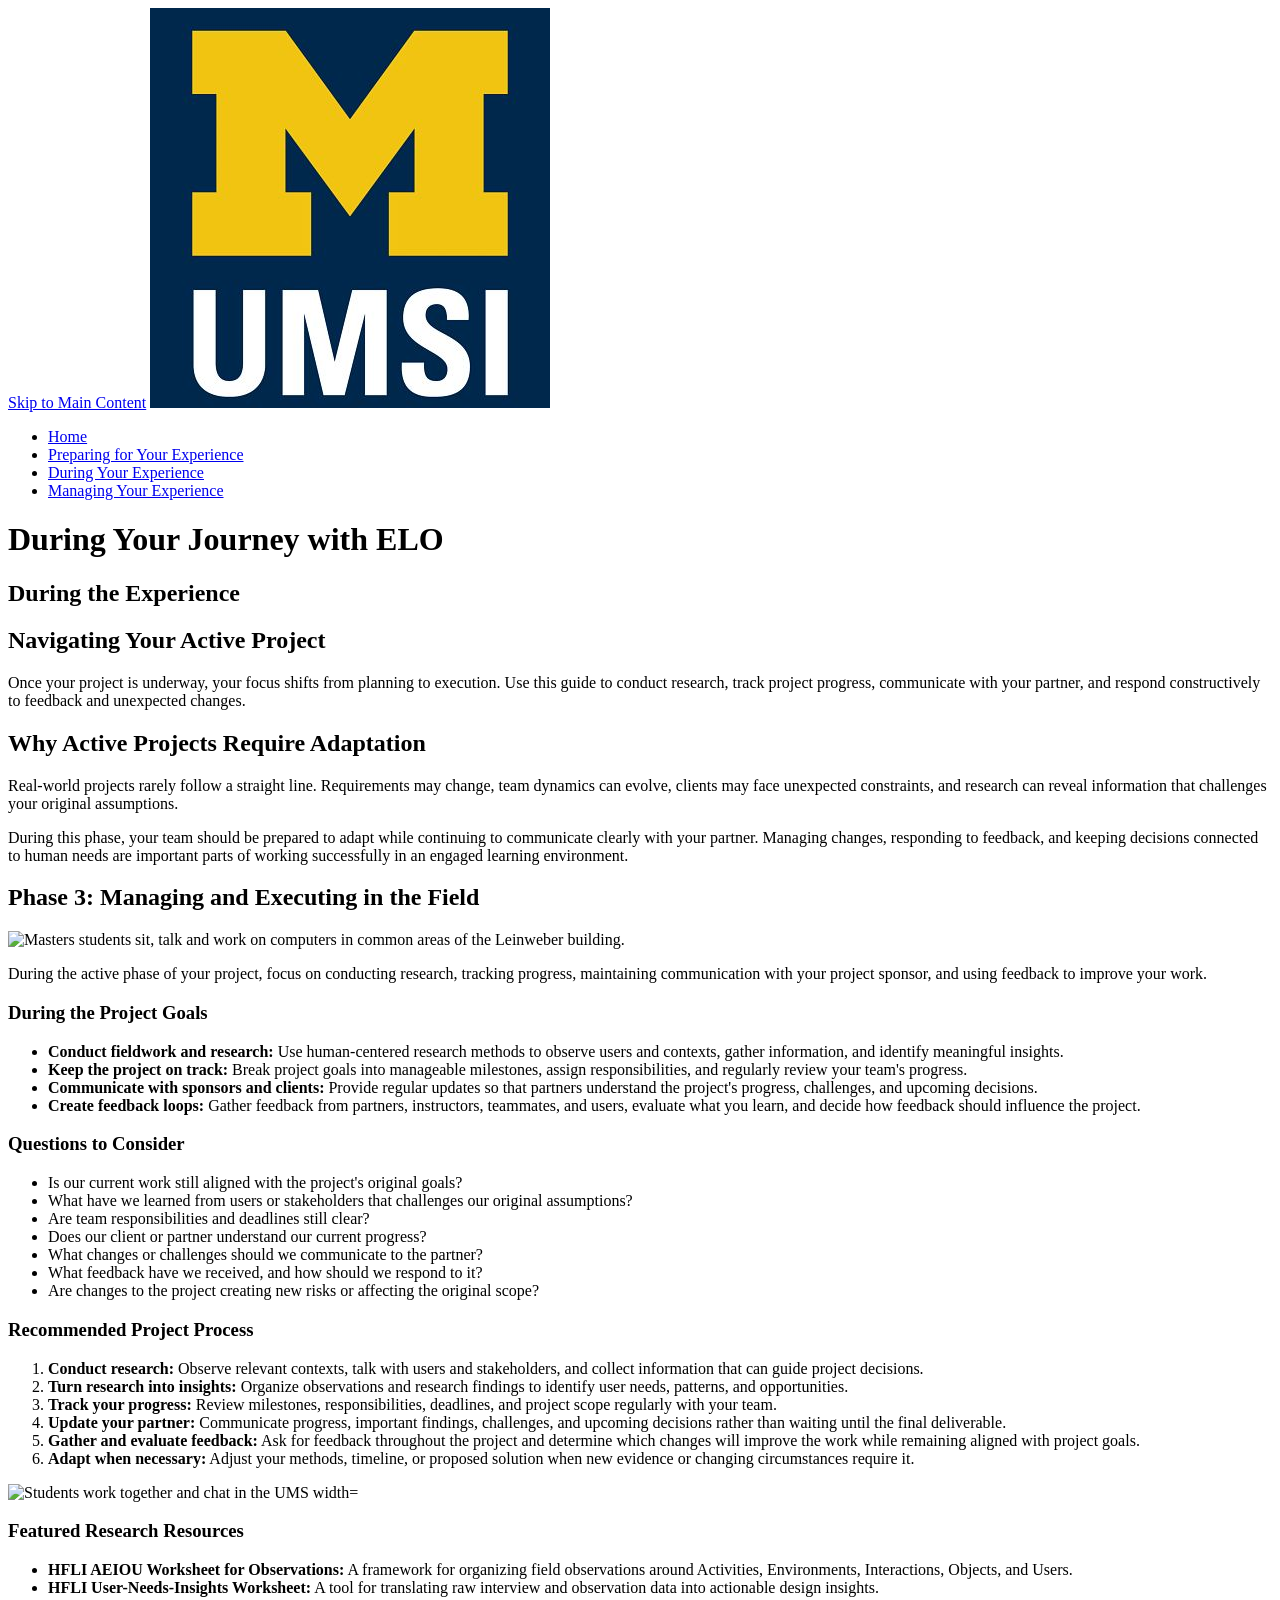
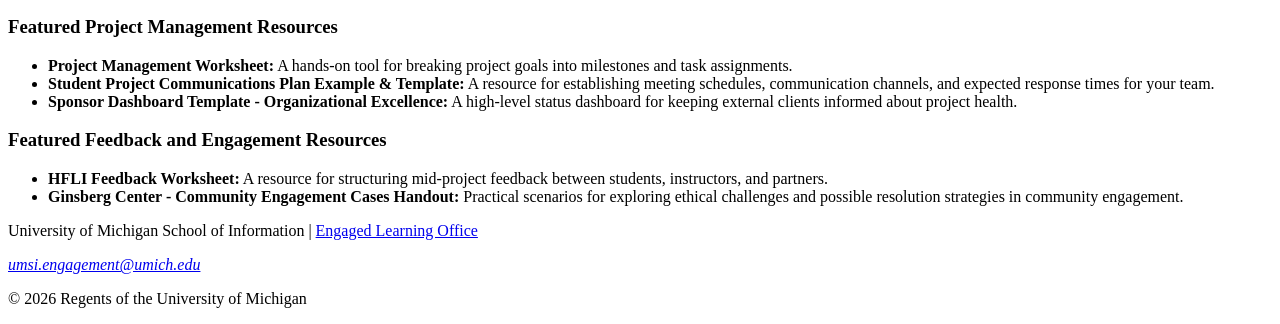
==== during.html @ f800ad58 "Add files via upload" ====
<!DOCTYPE html>
<html lang="en">
<head>
    <meta charset="UTF-8">
    <meta name="viewport" content="width=device-width, initial-scale=1.0">
    <title>Document</title>
</head>
<body>

    <header>

  <a href = "#main">Skip to Main Content</a>
        <img src="images/UMSI_signature_vertical_informal_solidblue.jpg" alt="UMSI Logo">
        <nav>
            <ul>
                <li><a href = "index.html">Home</a></li>
                <li><a href = "prep.html">Preparing for Your Experience</a></li>
                <li><a href = "during.html">During Your Experience</a></li>
                <li><a href = "ending.html">Managing Your Experience </a></li>
            </ul>
        </nav>
    <h1>During Your Journey with ELO</h1>
  </header>
  <main id="main">

  <section>
    <h1>During the Experience</h1>
    <h2>Navigating Your Active Project</h2>

    <p>
      Once your project is underway, your focus shifts from planning to execution.
      Use this guide to conduct research, track project progress, communicate with
      your partner, and respond constructively to feedback and unexpected changes.
    </p>
  </section>


  <section>
    <h2>Why Active Projects Require Adaptation</h2>

    <p>
      Real-world projects rarely follow a straight line. Requirements may change,
      team dynamics can evolve, clients may face unexpected constraints, and
      research can reveal information that challenges your original assumptions.
    </p>

    <p>
      During this phase, your team should be prepared to adapt while continuing
      to communicate clearly with your partner. Managing changes, responding to
      feedback, and keeping decisions connected to human needs are important parts
      of working successfully in an engaged learning environment.
    </p>
  </section>


  <section>
    <h2>Phase 3: Managing and Executing in the Field</h2>

    <image src= "images/UMSI_ViewbookMSI2026_31.jpg" width="600" height="400" alt = "Masters students sit, talk and work on computers in common areas of the Leinweber building."></image>

    <p>
      During the active phase of your project, focus on conducting research,
      tracking progress, maintaining communication with your project sponsor,
      and using feedback to improve your work.
    </p>


    <article>
      <h3>During the Project Goals</h3>

      <ul>
        <li>
          <strong>Conduct fieldwork and research:</strong>
          Use human-centered research methods to observe users and contexts,
          gather information, and identify meaningful insights.
        </li>

        <li>
          <strong>Keep the project on track:</strong>
          Break project goals into manageable milestones, assign responsibilities,
          and regularly review your team's progress.
        </li>

        <li>
          <strong>Communicate with sponsors and clients:</strong>
          Provide regular updates so that partners understand the project's
          progress, challenges, and upcoming decisions.
        </li>

        <li>
          <strong>Create feedback loops:</strong>
          Gather feedback from partners, instructors, teammates, and users,
          evaluate what you learn, and decide how feedback should influence
          the project.
        </li>
      </ul>
    </article>


    <article>
      <h3>Questions to Consider</h3>

      <ul>
        <li>Is our current work still aligned with the project's original goals?</li>

        <li>What have we learned from users or stakeholders that challenges our original assumptions?</li>

        <li>Are team responsibilities and deadlines still clear?</li>

        <li>Does our client or partner understand our current progress?</li>

        <li>What changes or challenges should we communicate to the partner?</li>

        <li>What feedback have we received, and how should we respond to it?</li>

        <li>Are changes to the project creating new risks or affecting the original scope?</li>
      </ul>
    </article>


    <article>
      <h3>Recommended Project Process</h3>

      <ol>
        <li>
          <strong>Conduct research:</strong>
          Observe relevant contexts, talk with users and stakeholders,
          and collect information that can guide project decisions.
        </li>

        <li>
          <strong>Turn research into insights:</strong>
          Organize observations and research findings to identify user
          needs, patterns, and opportunities.
        </li>

        <li>
          <strong>Track your progress:</strong>
          Review milestones, responsibilities, deadlines, and project
          scope regularly with your team.
        </li>

        <li>
          <strong>Update your partner:</strong>
          Communicate progress, important findings, challenges, and
          upcoming decisions rather than waiting until the final deliverable.
        </li>

        <li>
          <strong>Gather and evaluate feedback:</strong>
          Ask for feedback throughout the project and determine which
          changes will improve the work while remaining aligned with
          project goals.
        </li>

        <li>
          <strong>Adapt when necessary:</strong>
          Adjust your methods, timeline, or proposed solution when new
          evidence or changing circumstances require it.
        </li>
      </ol>
    </article>
   
   <image src= "UMSI_ViewbookBSI2026_31.jpg" alt = "Students work together and chat in the UMS width="600" height="400"></image>

    <article>
      <h3>Featured Research Resources</h3>

      <ul>
        <li>
          <strong>HFLI AEIOU Worksheet for Observations:</strong>
          A framework for organizing field observations around Activities,
          Environments, Interactions, Objects, and Users.
        </li>

        <li>
          <strong>HFLI User-Needs-Insights Worksheet:</strong>
          A tool for translating raw interview and observation data into
          actionable design insights.
        </li>
      </ul>
    </article>


    <article>
      <h3>Featured Project Management Resources</h3>

      <ul>
        <li>
          <strong>Project Management Worksheet:</strong>
          A hands-on tool for breaking project goals into milestones
          and task assignments.
        </li>

        <li>
          <strong>Student Project Communications Plan Example &amp; Template:</strong>
          A resource for establishing meeting schedules, communication
          channels, and expected response times for your team.
        </li>

        <li>
          <strong>Sponsor Dashboard Template - Organizational Excellence:</strong>
          A high-level status dashboard for keeping external clients
          informed about project health.
        </li>
      </ul>
    </article>


    <article>
      <h3>Featured Feedback and Engagement Resources</h3>

      <ul>
        <li>
          <strong>HFLI Feedback Worksheet:</strong>
          A resource for structuring mid-project feedback between
          students, instructors, and partners.
        </li>

        <li>
          <strong>Ginsberg Center - Community Engagement Cases Handout:</strong>
          Practical scenarios for exploring ethical challenges and
          possible resolution strategies in community engagement.
        </li>
      </ul>
    </article>

  </section>

</main>
<footer>
        <p>University of Michigan School of Information | <a href="https://www.si.umich.edu/programs/engaged-learning/about-engaged-learning-office">Engaged Learning Office </a></p>
      <address>
        <a href="mailto:umsi.engagement@umich.edu">umsi.engagement@umich.edu</a>
      </address>
      <p>&copy; 2026 Regents of the University of Michigan</p>
    
    
 </footer>
 
</html>
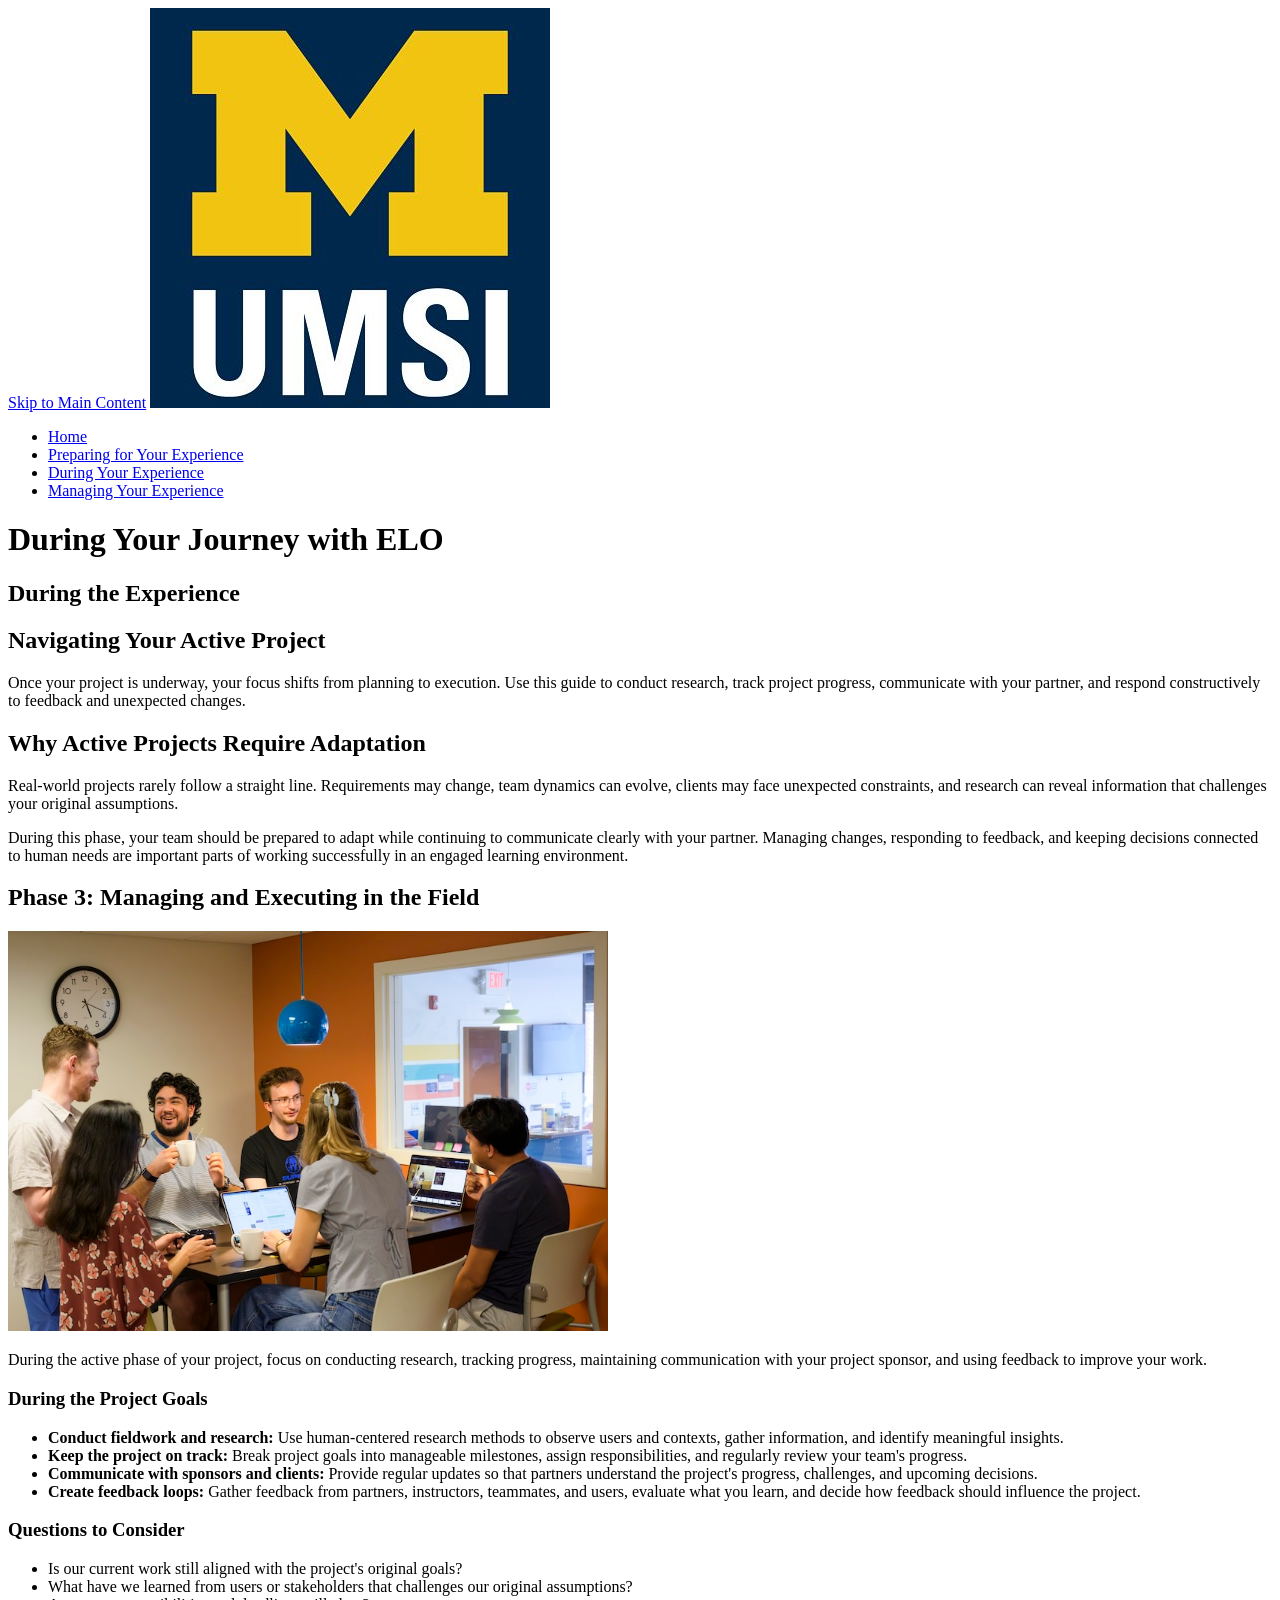
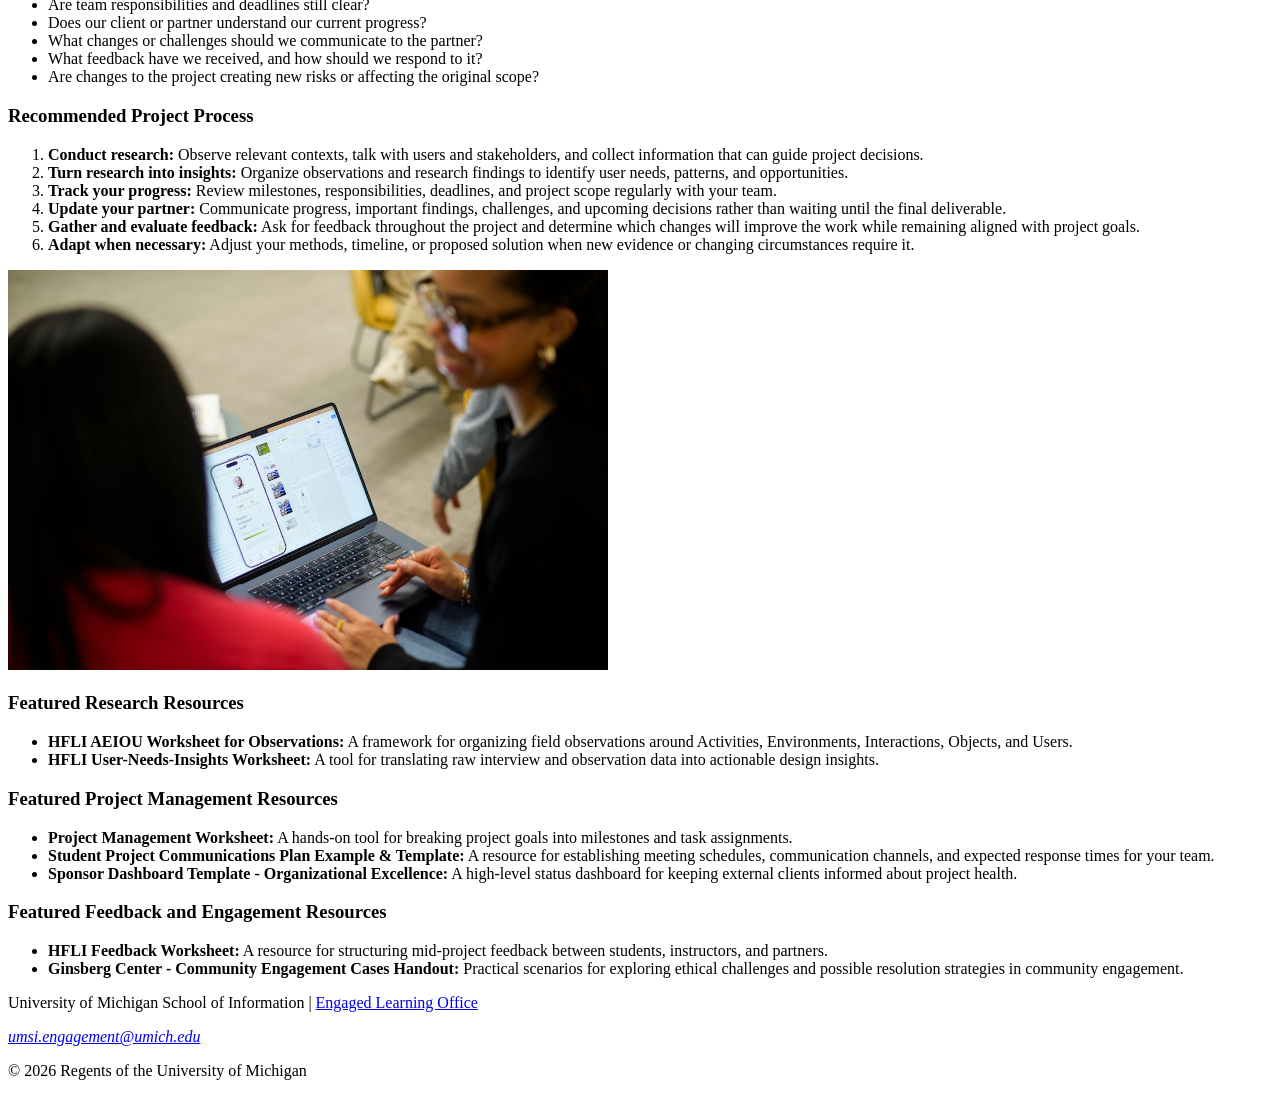
==== commit 45914291: "Add files via upload" ====
--- a/during.html
+++ b/during.html
@@ -56,7 +56,7 @@
   <section>
     <h2>Phase 3: Managing and Executing in the Field</h2>
 
-    <image src= "images/UMSI_ViewbookMSI2026_31.jpg" width="600" height="400" alt = "Masters students sit, talk and work on computers in common areas of the Leinweber building."></image>
+    <img src= "images/UMSI_ViewbookBSI2026_31.jpg" width="600" height="400" alt = "Masters students sit, talk and work on computers in common areas of the Leinweber building.">
 
     <p>
       During the active phase of your project, focus on conducting research,
@@ -161,7 +161,7 @@
       </ol>
     </article>
    
-   <image src= "UMSI_ViewbookBSI2026_31.jpg" alt = "Students work together and chat in the UMS width="600" height="400"></image>
+   <img src= "images/UMSI_ViewbookMSI2026_26.jpg" width="600" height="400" alt = "Students work together and chat in the UMSI Central student lounge.">
 
     <article>
       <h3>Featured Research Resources</h3>
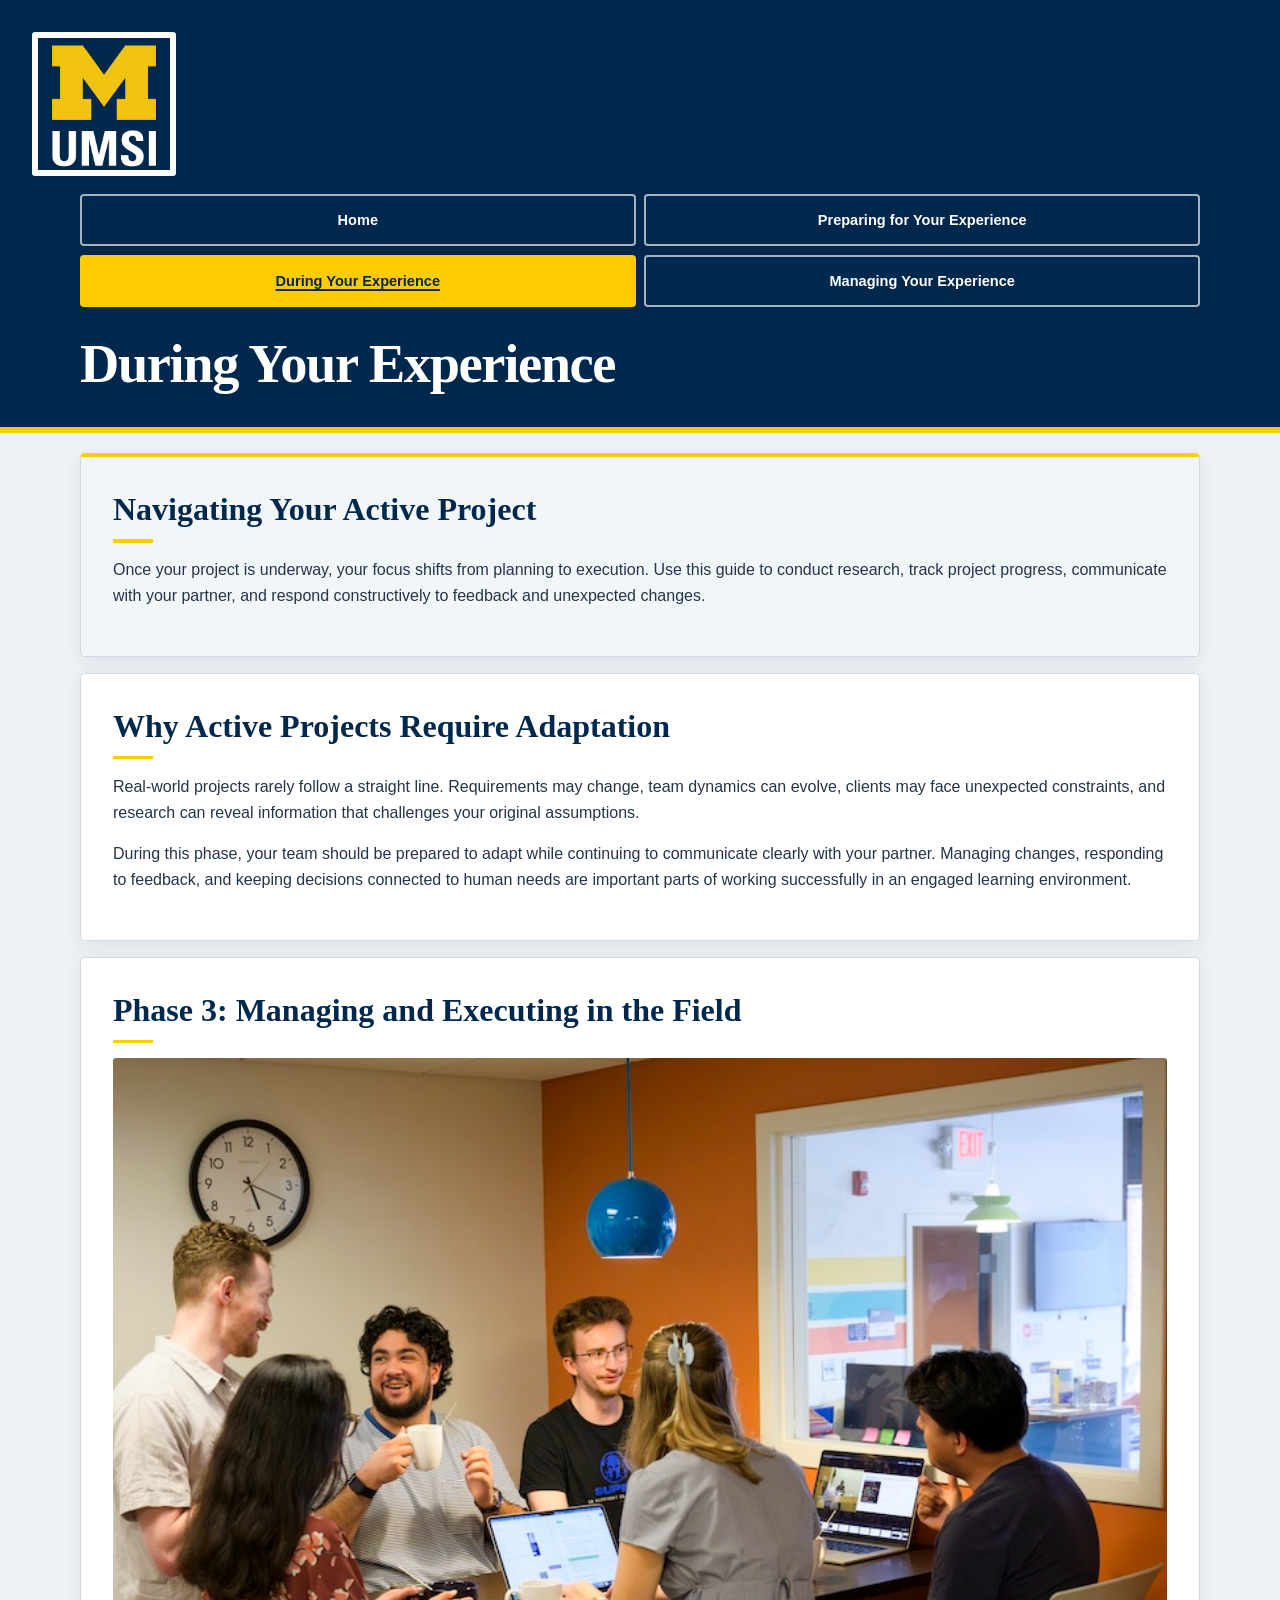
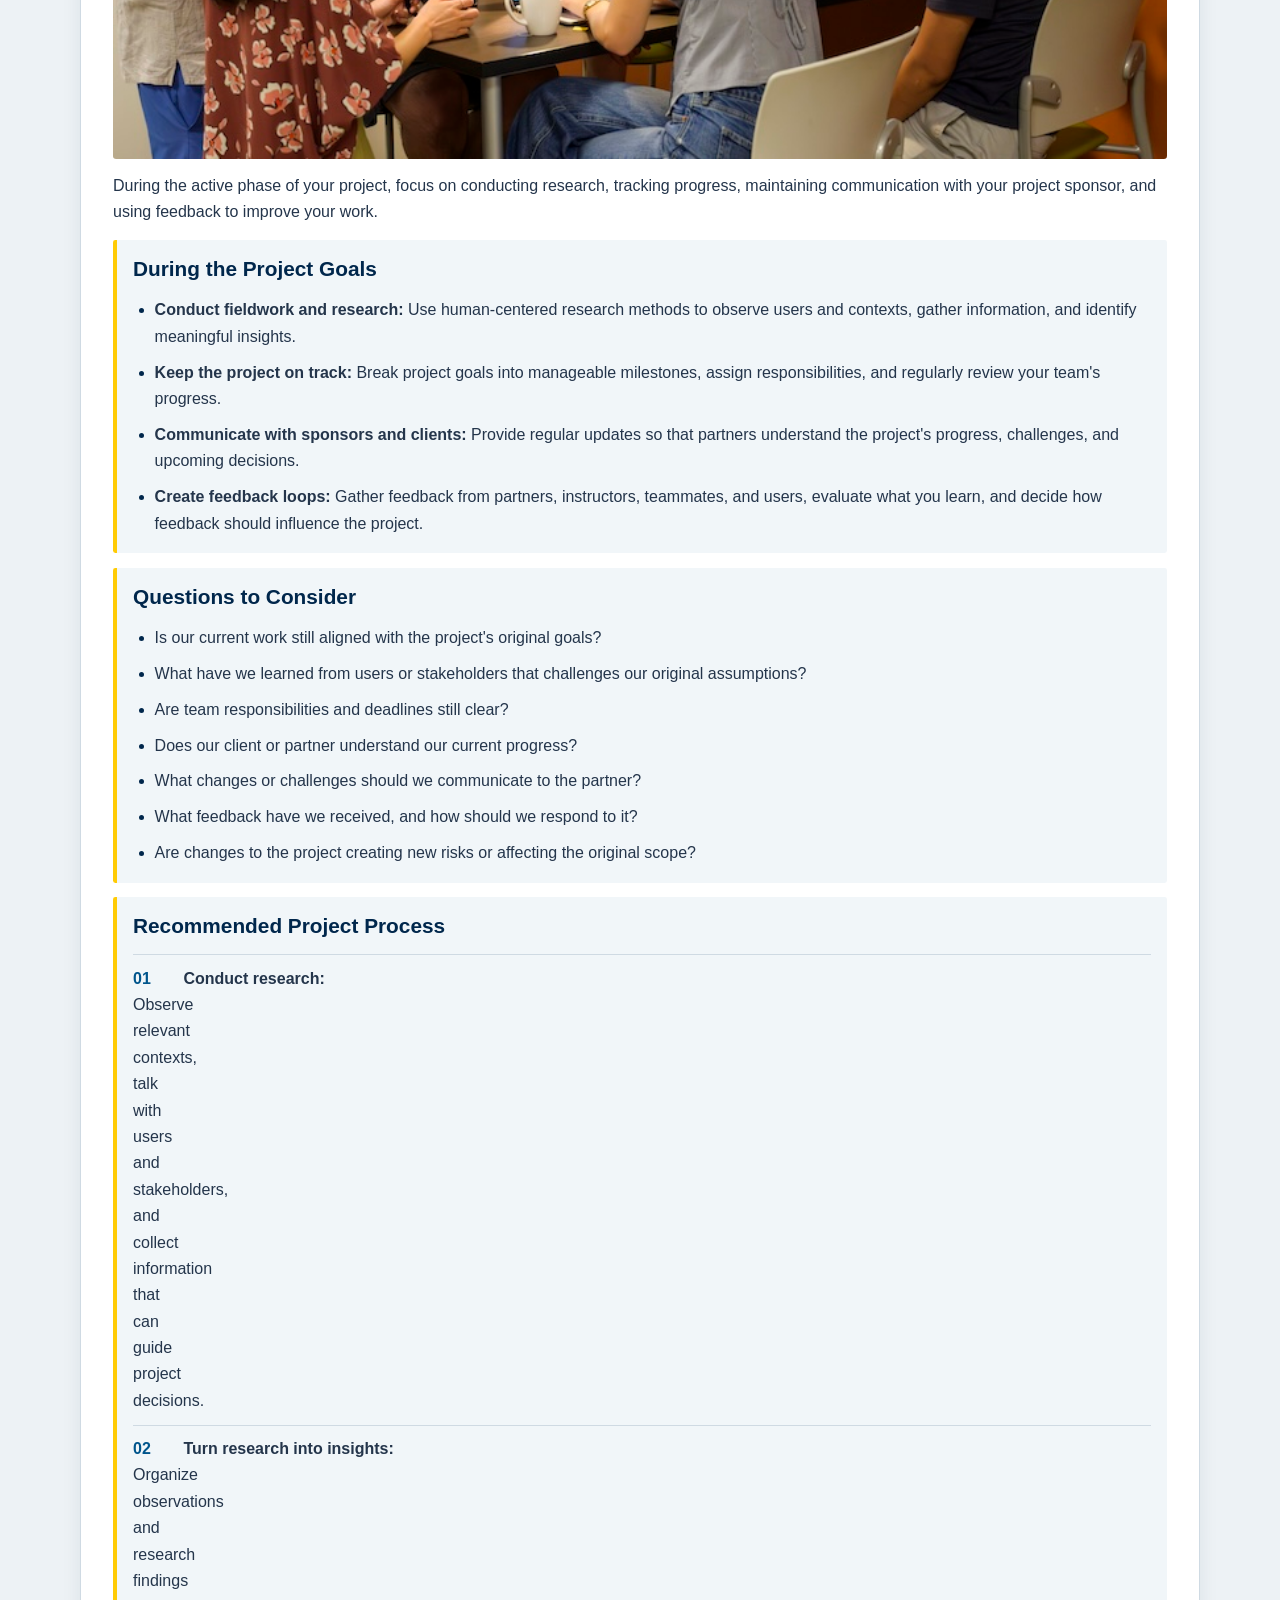
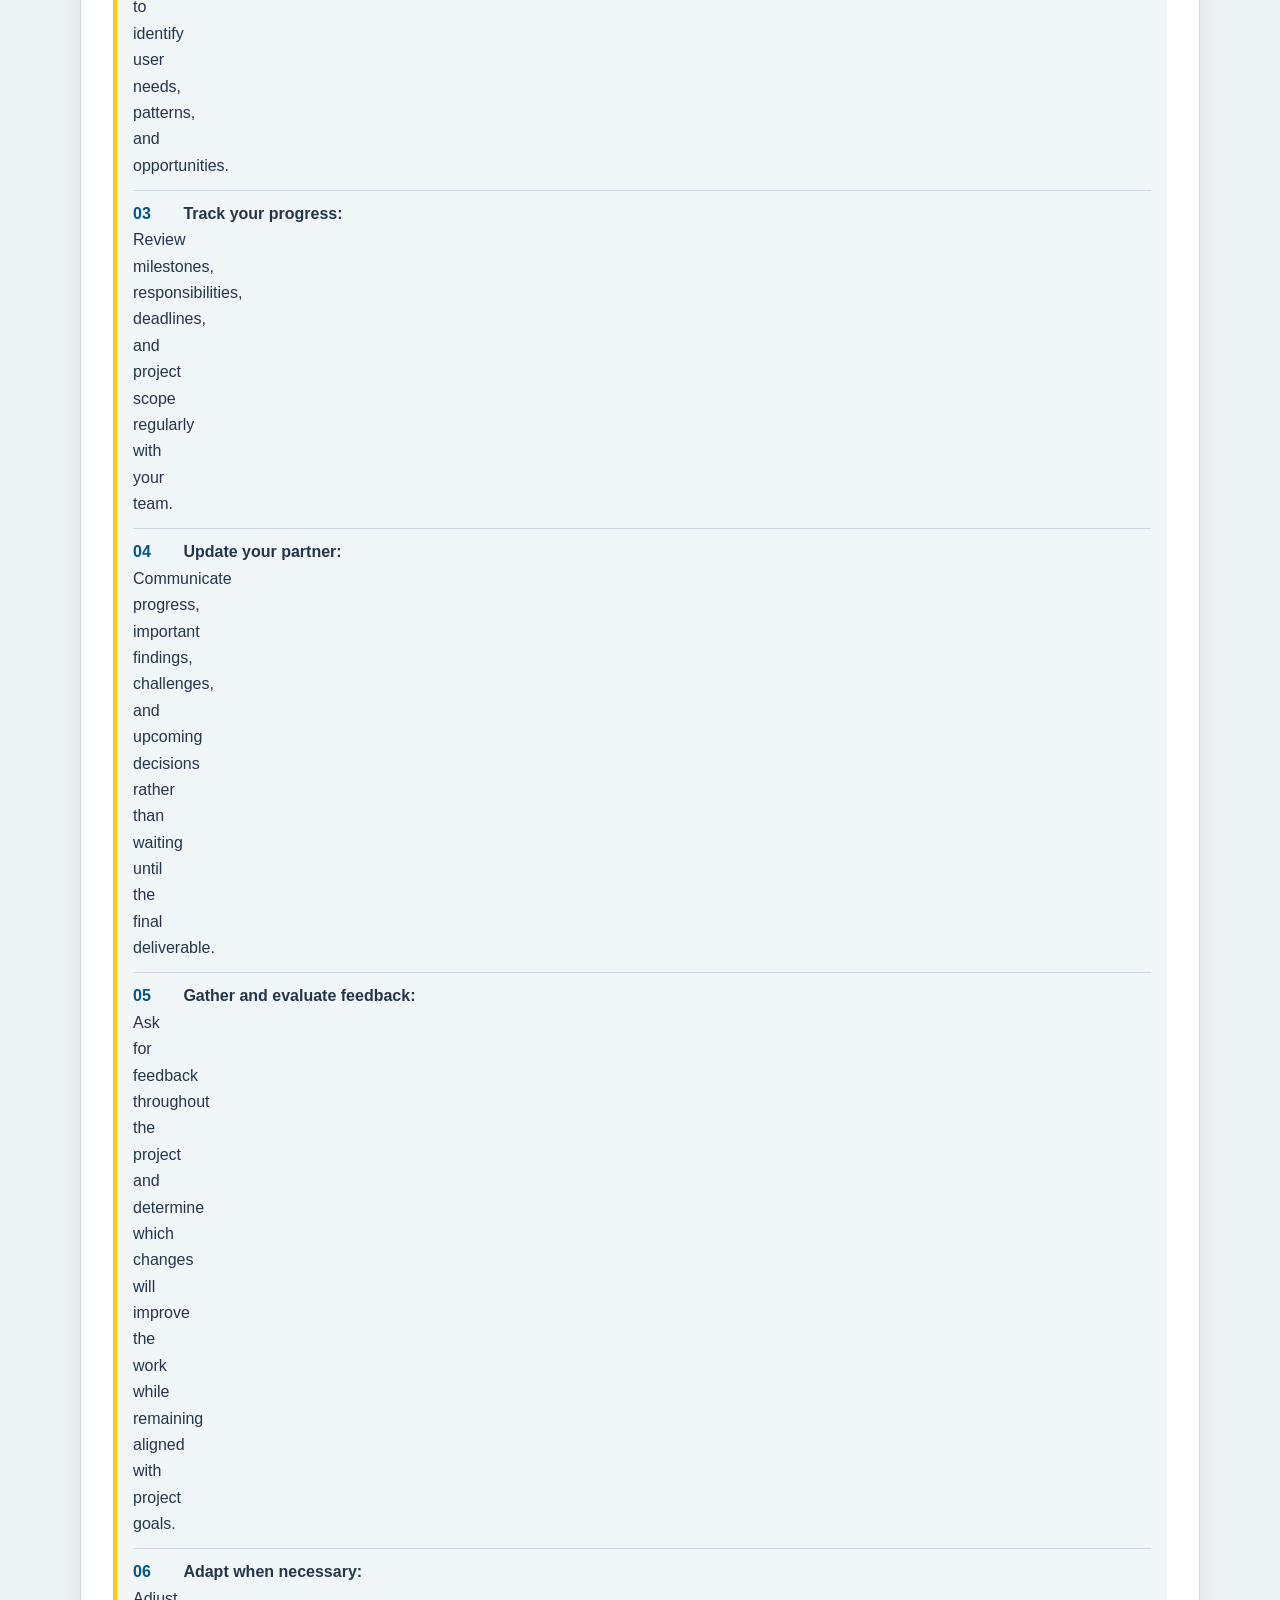
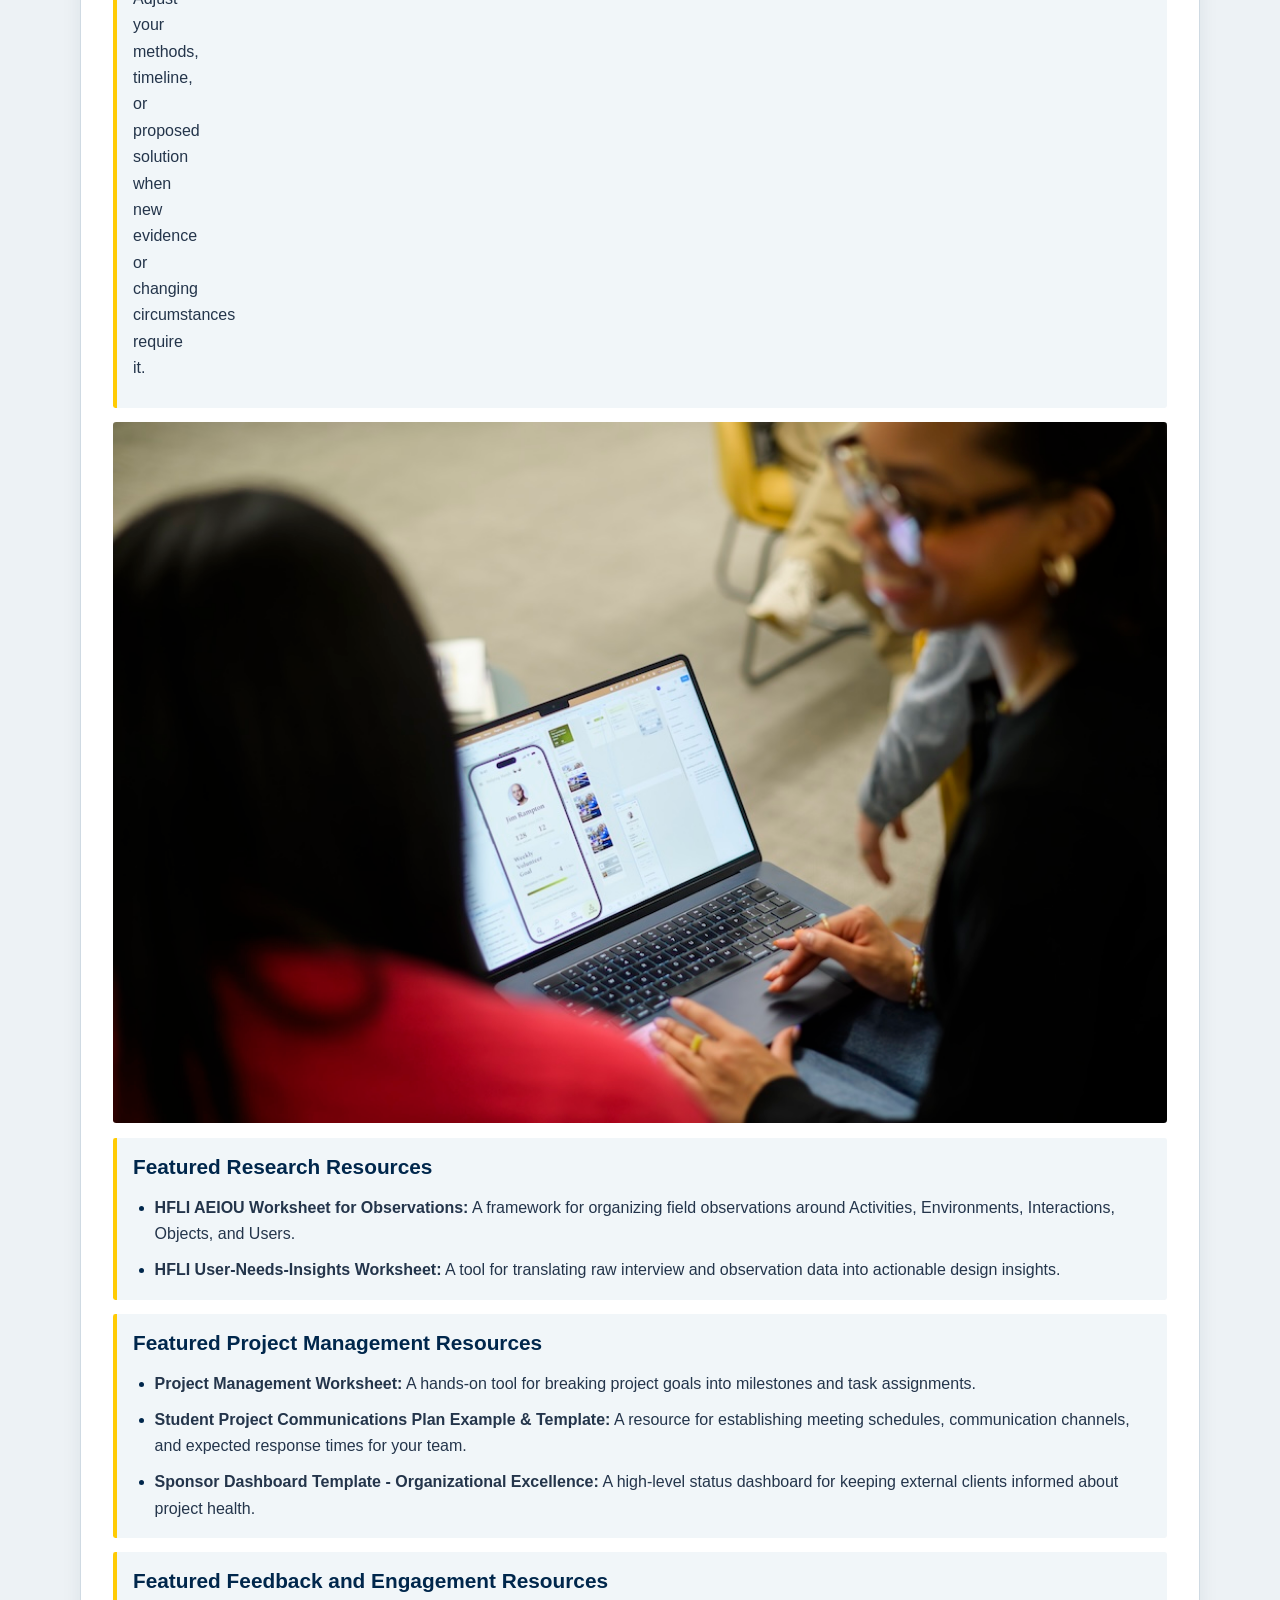
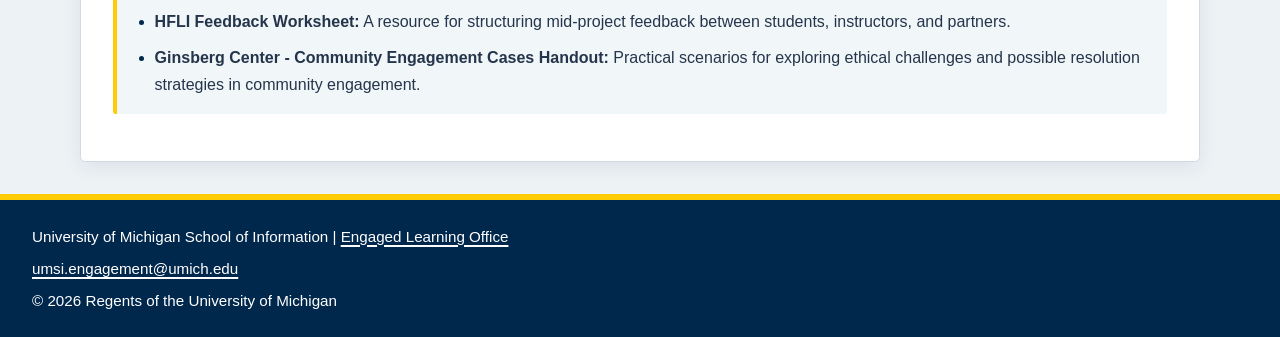
==== commit 0f37dbf8: "Add files via upload" ====
--- a/during.html
+++ b/during.html
@@ -3,28 +3,29 @@
 <head>
     <meta charset="UTF-8">
     <meta name="viewport" content="width=device-width, initial-scale=1.0">
-    <title>Document</title>
+    <title>During Your Experience | UMSI ELO</title>
+    <link rel="stylesheet" href="css/html5reset.css">
+    <link rel="stylesheet" href="css/style.css">
 </head>
-<body>
+<body class="page-during">
 
     <header>
 
-  <a href = "#main">Skip to Main Content</a>
+  <a class="skip-link" href="#main">Skip to Main Content</a>
         <img src="images/UMSI_signature_vertical_informal_solidblue.jpg" alt="UMSI Logo">
-        <nav>
-            <ul>
+        <nav aria-label="Primary navigation">
+            <ul role="list">
                 <li><a href = "index.html">Home</a></li>
                 <li><a href = "prep.html">Preparing for Your Experience</a></li>
-                <li><a href = "during.html">During Your Experience</a></li>
+                <li><a href="during.html" aria-current="page">During Your Experience</a></li>
                 <li><a href = "ending.html">Managing Your Experience </a></li>
             </ul>
         </nav>
-    <h1>During Your Journey with ELO</h1>
+    <h1>During Your Experience</h1>
   </header>
-  <main id="main">
+  <main id="main" tabindex="-1">
 
   <section>
-    <h1>During the Experience</h1>
     <h2>Navigating Your Active Project</h2>
 
     <p>
@@ -121,7 +122,7 @@
     <article>
       <h3>Recommended Project Process</h3>
 
-      <ol>
+      <ol role="list">
         <li>
           <strong>Conduct research:</strong>
           Observe relevant contexts, talk with users and stakeholders,
@@ -237,5 +238,5 @@
     
     
  </footer>
- 
-</html>+</body>
+</html>
--- a/css/style.css
+++ b/css/style.css
@@ -0,0 +1,267 @@
+/* Mobile-first styles developed with OpenAI Codex assistance, October 2026.
+   Brand colors: https://brand.umich.edu/wp-content/uploads/2025/02/250027-U-M-Style-Guide-February2025.pdf */
+
+:root {
+  --blue: #00274c;
+  --maize: #ffcb05;
+  --ink: #24354b;
+  --link: #00558c;
+  --muted: #496176;
+  --page: #edf2f5;
+  --surface: #fff;
+  --soft-blue: #f1f6f9;
+  --line: #cfdae3;
+  --shadow: 0 0.3rem 1.2rem rgb(0 39 76 / 8%);
+}
+
+body {
+  background: var(--page);
+  color: var(--ink);
+  font-family: Arial, Helvetica, sans-serif;
+  font-size: 1rem;
+  line-height: 1.65;
+}
+
+a {
+  color: var(--link);
+  text-decoration-thickness: 0.1em;
+  text-underline-offset: 0.18em;
+  overflow-wrap: anywhere;
+}
+
+a:hover { text-decoration-thickness: 0.18em; }
+a:focus-visible { outline: 3px solid var(--blue); outline-offset: 3px; }
+
+header {
+  position: relative;
+  padding: clamp(1rem, 5vw, 2rem);
+  border-bottom: 0.4rem solid var(--maize);
+  background: var(--blue);
+  color: var(--surface);
+}
+
+header > img {
+  width: clamp(6.5rem, 24vw, 9rem);
+  margin-bottom: 1.15rem;
+  padding: 0.35rem;
+  border-radius: 0.2rem;
+  background: var(--surface);
+}
+
+.skip-link {
+  position: absolute;
+  width: 1px;
+  height: 1px;
+  padding: 0;
+  margin: -1px;
+  overflow: hidden;
+  clip: rect(0, 0, 0, 0);
+  white-space: nowrap;
+  border: 0;
+}
+
+.skip-link:focus,
+.skip-link:focus-visible {
+  z-index: 10;
+  top: 0.75rem;
+  left: 0.75rem;
+  width: auto;
+  height: auto;
+  padding: 0.6rem 0.9rem;
+  margin: 0;
+  overflow: visible;
+  clip: auto;
+  white-space: normal;
+  border: 3px solid var(--maize);
+  border-radius: 0.2rem;
+  background: var(--surface);
+  color: var(--blue);
+  font-weight: 700;
+}
+
+nav { max-width: 70rem; margin-inline: auto; }
+nav ul {
+  display: grid;
+  grid-template-columns: repeat(2, minmax(0, 1fr));
+  gap: 0.55rem;
+  padding: 0;
+  margin: 0 0 1.7rem;
+  list-style: none;
+}
+nav li { min-width: 0; }
+nav a {
+  display: grid;
+  place-items: center;
+  min-height: 3.25rem;
+  height: 100%;
+  padding: 0.55rem;
+  border: 2px solid rgb(255 255 255 / 65%);
+  border-radius: 0.25rem;
+  color: var(--surface);
+  font-size: 0.91rem;
+  font-weight: 700;
+  line-height: 1.25;
+  text-align: center;
+  text-decoration: none;
+}
+nav a:hover,
+nav a:focus-visible { background: var(--surface); color: var(--blue); }
+nav a:focus-visible { outline-color: var(--maize); }
+nav a[aria-current="page"] {
+  border-color: var(--maize);
+  background: var(--maize);
+  color: var(--blue);
+  text-decoration: underline;
+  text-decoration-thickness: 0.12em;
+}
+
+header h1 {
+  max-width: 70rem;
+  margin-inline: auto;
+  font-family: Georgia, "Times New Roman", serif;
+  font-size: clamp(1.9rem, 7vw, 3.4rem);
+  line-height: 1.12;
+  letter-spacing: -0.025em;
+}
+
+main {
+  width: min(100% - 1.5rem, 70rem);
+  margin: 1.25rem auto 2rem;
+}
+main:focus { outline: 3px solid var(--maize); outline-offset: 4px; }
+main > section,
+main > aside {
+  min-width: 0;
+  padding: clamp(1.15rem, 4vw, 2rem);
+  margin-bottom: 1rem;
+  border: 1px solid var(--line);
+  border-radius: 0.3rem;
+  background: var(--surface);
+  box-shadow: var(--shadow);
+}
+main > section:first-child {
+  border-top: 0.3rem solid var(--maize);
+  background: var(--soft-blue);
+}
+h2, h3 { color: var(--blue); line-height: 1.28; }
+h2 {
+  font-family: Georgia, "Times New Roman", serif;
+  font-size: clamp(1.45rem, 5vw, 2rem);
+}
+h3 { font-size: clamp(1.08rem, 3.5vw, 1.3rem); }
+main > section > h2::after,
+main > aside > h2::after {
+  display: block;
+  width: 2.5rem;
+  height: 0.22rem;
+  margin-top: 0.55rem;
+  background: var(--maize);
+  content: "";
+}
+main p, main ul, main ol, main figure, main img, main iframe, main article { margin-block: 0.9rem; }
+main h3 { margin-top: 1.2rem; }
+main ul { padding-left: 1.35rem; }
+main li + li { margin-top: 0.6rem; }
+main li::marker { color: var(--blue); }
+main img, body > figure img { width: 100%; height: auto; border-radius: 0.2rem; }
+main iframe { display: block; width: 100%; height: auto; aspect-ratio: 16 / 9; border: 0; }
+
+main section > article {
+  min-width: 0;
+  padding: 1rem;
+  border-left: 0.25rem solid var(--maize);
+  border-radius: 0.15rem;
+  background: var(--soft-blue);
+}
+main article h3:first-child { margin-top: 0; }
+main article p:last-child,
+main article ul:last-child,
+main article ol:last-child { margin-bottom: 0; }
+
+/* Each stage card has a number rail and a content column. */
+.stage-grid {
+  display: grid;
+  grid-template-columns: repeat(auto-fit, minmax(min(100%, 17rem), 1fr));
+  gap: 0.8rem;
+  counter-reset: stage;
+}
+.stage-grid > h2, .stage-grid > p,
+.program-grid > h2, .program-grid > p { grid-column: 1 / -1; }
+.stage-grid > p, .program-grid > p { margin-top: 0; }
+.stage-grid > article {
+  display: grid;
+  grid-template-columns: 2.4rem minmax(0, 1fr);
+  align-content: start;
+  gap: 0 0.55rem;
+  margin: 0;
+  counter-increment: stage;
+}
+.stage-grid > article::before {
+  grid-column: 1;
+  grid-row: 1 / 4;
+  color: var(--blue);
+  content: counter(stage, decimal-leading-zero);
+  font-size: 1.05rem;
+  font-weight: 800;
+}
+.stage-grid > article > * { grid-column: 2; min-width: 0; }
+.stage-grid article a { align-self: end; font-weight: 700; }
+
+.program-grid {
+  display: grid;
+  grid-template-columns: repeat(auto-fit, minmax(min(100%, 15rem), 1fr));
+  gap: 0.8rem;
+}
+.program-grid > article { margin: 0; }
+.program-grid h3 a { font-weight: 700; }
+
+/* Phase labels and process numbers represent the actual work sequence. */
+.phase > h2 {
+  display: grid;
+  grid-template-columns: 2.7rem minmax(0, 1fr);
+  align-items: start;
+  column-gap: 0.5rem;
+}
+.phase > h2::before {
+  color: var(--link);
+  font-family: Arial, Helvetica, sans-serif;
+  font-size: 0.9rem;
+  font-weight: 800;
+  line-height: 2;
+}
+.phase-one > h2::before { content: "01"; }
+.phase-two > h2::before { content: "02"; }
+main ol { padding: 0; list-style: none; counter-reset: step; }
+main ol > li {
+  display: grid;
+  grid-template-columns: 2.5rem minmax(0, 1fr);
+  column-gap: 0.65rem;
+  padding: 0.65rem 0;
+  border-top: 1px solid var(--line);
+  counter-increment: step;
+}
+main ol > li::before {
+  grid-column: 1;
+  grid-row: 1;
+  color: var(--link);
+  content: counter(step, decimal-leading-zero);
+  font-weight: 800;
+}
+main ol > li + li { margin-top: 0; }
+
+body > figure { width: min(100% - 1.5rem, 70rem); margin: 1rem auto 0; }
+figcaption { margin-top: 0.4rem; color: var(--muted); font-size: 0.9rem; }
+main aside { border-top: 0.3rem solid var(--maize); }
+
+footer {
+  display: grid;
+  gap: 0.45rem;
+  padding: 1.5rem clamp(0.75rem, 4vw, 2rem);
+  border-top: 0.4rem solid var(--maize);
+  background: var(--blue);
+  color: var(--surface);
+  font-size: 0.95rem;
+}
+footer a { color: var(--surface); }
+footer a:focus-visible { outline-color: var(--maize); }
+footer address { font-style: normal; }
